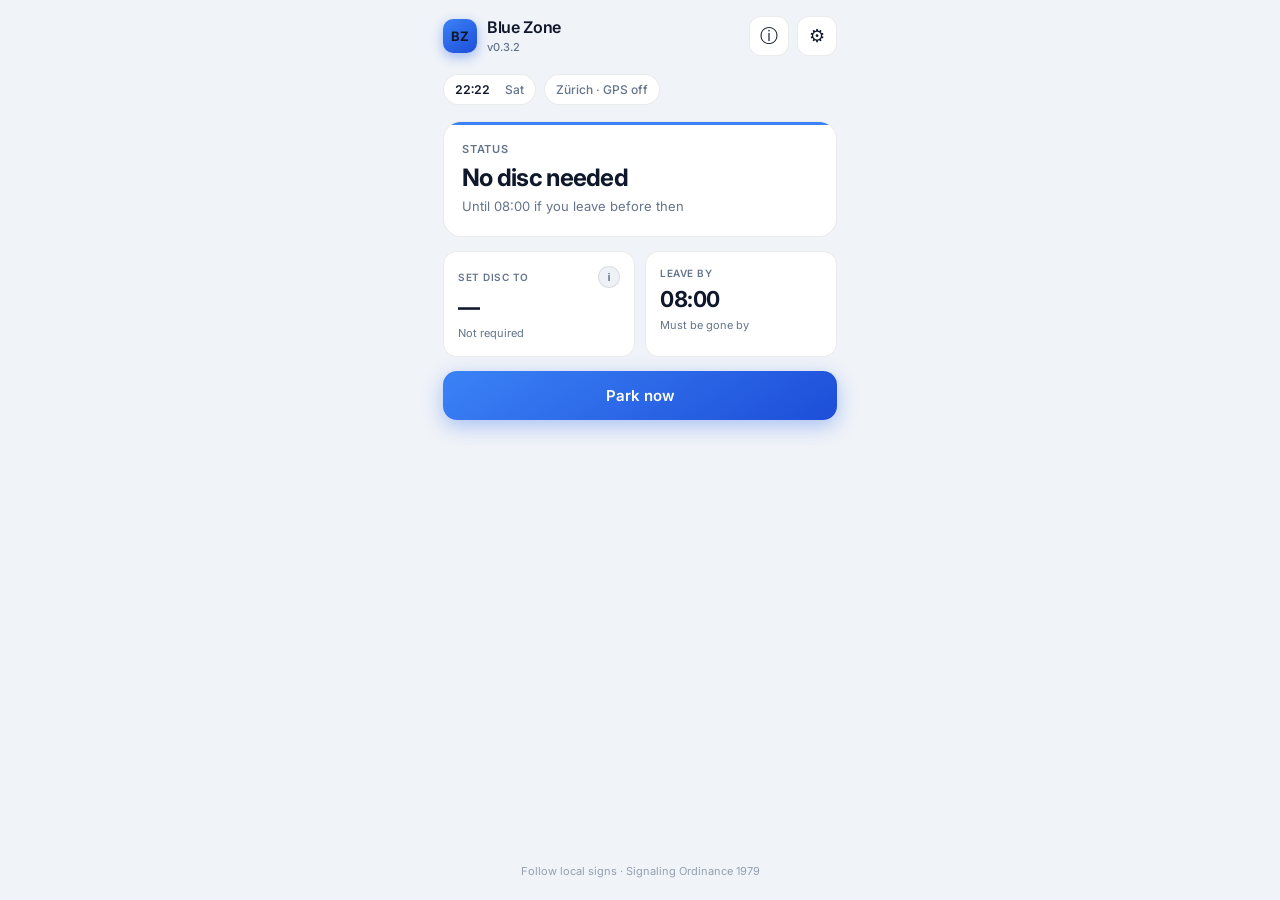
==== docs/index.html @ 49ec6849 "Fix GitHub/GitLab Pages 404 and drop zip download Static app lives in docs/ and artifacts/blue-zone-" ====
<!DOCTYPE html>
<html lang="en">
<head>
  <meta charset="UTF-8" />
  <meta name="viewport" content="width=device-width, initial-scale=1, viewport-fit=cover" />
  <meta name="theme-color" content="#0a0f1a" />
  <meta name="apple-mobile-web-app-capable" content="yes" />
  <meta name="apple-mobile-web-app-status-bar-style" content="black-translucent" />
  <meta name="mobile-web-app-capable" content="yes" />
  <link rel="manifest" href="manifest.webmanifest" />
  <link rel="icon" type="image/png" sizes="32x32" href="icons/icon-32.png" />
  <link rel="icon" type="image/png" sizes="16x16" href="icons/icon-16.png" />
  <link rel="apple-touch-icon" href="icons/icon-180.png" />
  <title>Blue Zone</title>
  <link rel="preconnect" href="https://fonts.googleapis.com" />
  <link rel="preconnect" href="https://fonts.gstatic.com" crossorigin />
  <link href="https://fonts.googleapis.com/css2?family=Inter:wght@400;500;600;700&display=swap" rel="stylesheet" />
  <style>
    :root {
      --bg: #0a0f1a;
      --surface: #121a2b;
      --surface-2: #1a2438;
      --border: rgba(255, 255, 255, 0.08);
      --text: #e8eef8;
      --muted: #8b9bb4;
      --accent: #2563eb;
      --accent-bright: #3b82f6;
      --accent-soft: rgba(37, 99, 235, 0.18);
      --ok: #22c55e;
      --ok-soft: rgba(34, 197, 94, 0.14);
      --warn: #f59e0b;
      --warn-soft: rgba(245, 158, 11, 0.14);
      --danger: #ef4444;
      --danger-soft: rgba(239, 68, 68, 0.14);
      --disc-blue: #1e4fd6;
      --disc-blue-dark: #1639a8;
      --disc-rim: #0f2a7a;
      --radius: 18px;
      --safe-top: env(safe-area-inset-top, 0px);
      --safe-bottom: env(safe-area-inset-bottom, 0px);
    }

    * { box-sizing: border-box; margin: 0; padding: 0; -webkit-tap-highlight-color: transparent; }

    html, body {
      height: 100%;
      background: var(--bg);
      color: var(--text);
      font-family: "Inter", system-ui, -apple-system, sans-serif;
      font-size: 16px;
      line-height: 1.45;
      -webkit-font-smoothing: antialiased;
    }

    body {
      min-height: 100dvh;
      display: flex;
      flex-direction: column;
      max-width: 430px;
      margin: 0 auto;
      padding: calc(16px + var(--safe-top)) 18px calc(20px + var(--safe-bottom));
      position: relative;
      overflow-x: hidden;
    }

    /* ─── Header ─── */
    .topbar {
      display: flex;
      align-items: center;
      justify-content: space-between;
      margin-bottom: 18px;
      gap: 12px;
    }
    .brand {
      display: flex;
      align-items: center;
      gap: 10px;
    }
    .brand-mark {
      width: 34px; height: 34px;
      border-radius: 10px;
      background: linear-gradient(145deg, #3b82f6, #1d4ed8);
      display: grid; place-items: center;
      font-weight: 700; font-size: 13px;
      box-shadow: 0 4px 12px rgba(37, 99, 235, 0.4);
    }
    .brand-name { font-weight: 600; font-size: 16px; letter-spacing: -0.02em; }
    .brand-ver { font-size: 11px; color: var(--muted); font-weight: 500; }

    .icon-btn {
      width: 40px; height: 40px;
      border-radius: 12px;
      border: 1px solid var(--border);
      background: var(--surface);
      color: var(--text);
      display: grid; place-items: center;
      cursor: pointer;
      font-size: 18px;
      transition: background 0.15s;
    }
    .icon-btn:active { background: var(--surface-2); }

    /* ─── Meta row (time · location · holiday) ─── */
    .meta-row {
      display: flex;
      flex-wrap: wrap;
      gap: 8px;
      margin-bottom: 16px;
      align-items: center;
    }
    .chip {
      display: inline-flex;
      align-items: center;
      gap: 6px;
      padding: 6px 11px;
      border-radius: 999px;
      background: var(--surface);
      border: 1px solid var(--border);
      font-size: 12px;
      font-weight: 500;
      color: var(--muted);
      font-variant-numeric: tabular-nums;
    }
    .chip strong { color: var(--text); font-weight: 600; }
    .chip-holiday {
      background: var(--ok-soft);
      border-color: rgba(34, 197, 94, 0.3);
      color: var(--ok);
    }
    .chip-holiday strong { color: var(--ok); }
    .chip.hidden { display: none; }

    /* ─── Status ─── */
    .status {
      background: var(--surface);
      border: 1px solid var(--border);
      border-radius: var(--radius);
      padding: 20px 18px;
      margin-bottom: 14px;
      position: relative;
      overflow: hidden;
    }
    .status::before {
      content: "";
      position: absolute;
      top: 0; left: 0; right: 0;
      height: 3px;
      background: var(--status-color, var(--accent));
    }
    .status-label {
      font-size: 11px;
      font-weight: 600;
      text-transform: uppercase;
      letter-spacing: 0.07em;
      color: var(--muted);
      margin-bottom: 6px;
    }
    .status-title {
      font-size: 24px;
      font-weight: 700;
      letter-spacing: -0.03em;
      line-height: 1.2;
      margin-bottom: 4px;
    }
    .status-sub { font-size: 13px; color: var(--muted); }

    /* ─── Disc row ─── */
    .disc-row {
      display: grid;
      grid-template-columns: 1fr 1fr;
      gap: 10px;
      margin-bottom: 14px;
    }
    .tile {
      background: var(--surface);
      border: 1px solid var(--border);
      border-radius: 14px;
      padding: 14px;
      position: relative;
    }
    .tile-label {
      font-size: 10px;
      font-weight: 600;
      text-transform: uppercase;
      letter-spacing: 0.05em;
      color: var(--muted);
      margin-bottom: 4px;
      display: flex;
      align-items: center;
      justify-content: space-between;
    }
    .tile-value {
      font-size: 22px;
      font-weight: 700;
      letter-spacing: -0.02em;
      font-variant-numeric: tabular-nums;
    }
    .tile-hint { font-size: 11px; color: var(--muted); margin-top: 2px; }
    .info-mini {
      width: 22px; height: 22px;
      border-radius: 50%;
      border: 1px solid var(--border);
      background: var(--surface-2);
      color: var(--muted);
      font-size: 11px;
      font-weight: 700;
      display: grid; place-items: center;
      cursor: pointer;
      padding: 0;
    }

    /* ─── Timer card (active session) ─── */
    .timer-card {
      display: none;
      background: linear-gradient(160deg, #152038, #121a2b);
      border: 1px solid rgba(59, 130, 246, 0.35);
      border-radius: var(--radius);
      padding: 18px;
      margin-bottom: 14px;
      text-align: center;
    }
    .timer-card.active { display: block; }
    .timer-label {
      font-size: 11px;
      font-weight: 600;
      text-transform: uppercase;
      letter-spacing: 0.06em;
      color: var(--muted);
      margin-bottom: 6px;
    }
    .timer-value {
      font-size: 40px;
      font-weight: 700;
      letter-spacing: -0.03em;
      font-variant-numeric: tabular-nums;
      color: var(--accent-bright);
      line-height: 1.1;
    }
    .timer-value.warn { color: var(--warn); }
    .timer-value.danger { color: var(--danger); }
    .timer-meta {
      font-size: 12px;
      color: var(--muted);
      margin-top: 6px;
    }
    .timer-actions {
      display: flex;
      gap: 8px;
      margin-top: 14px;
      justify-content: center;
    }

    /* ─── Primary actions ─── */
    .actions {
      display: flex;
      flex-direction: column;
      gap: 10px;
      margin-bottom: 16px;
    }
    .btn {
      display: flex;
      align-items: center;
      justify-content: center;
      gap: 8px;
      padding: 15px 18px;
      border-radius: 14px;
      border: none;
      font-family: inherit;
      font-size: 15px;
      font-weight: 600;
      cursor: pointer;
      transition: transform 0.1s, opacity 0.15s;
    }
    .btn:active { transform: scale(0.98); }
    .btn:disabled { opacity: 0.45; cursor: not-allowed; transform: none; }
    .btn-primary {
      background: linear-gradient(145deg, #3b82f6, #1d4ed8);
      color: #fff;
      box-shadow: 0 6px 20px rgba(37, 99, 235, 0.35);
    }
    .btn-secondary {
      background: var(--surface);
      color: var(--text);
      border: 1px solid var(--border);
    }
    .btn-danger {
      background: var(--danger-soft);
      color: var(--danger);
      border: 1px solid rgba(239, 68, 68, 0.3);
    }
    .btn-sm {
      padding: 10px 14px;
      font-size: 13px;
      border-radius: 10px;
    }

    /* ─── Sheets / overlays ─── */
    .overlay {
      position: fixed;
      inset: 0;
      background: rgba(0, 0, 0, 0.55);
      backdrop-filter: blur(4px);
      z-index: 40;
      opacity: 0;
      pointer-events: none;
      transition: opacity 0.2s;
    }
    .overlay.open { opacity: 1; pointer-events: auto; }

    .sheet {
      position: fixed;
      left: 50%;
      bottom: 0;
      transform: translate(-50%, 100%);
      width: 100%;
      max-width: 430px;
      max-height: 88dvh;
      background: var(--surface);
      border-radius: 22px 22px 0 0;
      border: 1px solid var(--border);
      border-bottom: none;
      z-index: 50;
      padding: 12px 20px calc(24px + var(--safe-bottom));
      overflow-y: auto;
      transition: transform 0.28s cubic-bezier(0.32, 0.72, 0, 1);
    }
    .sheet.open { transform: translate(-50%, 0); }
    .sheet-handle {
      width: 36px; height: 4px;
      border-radius: 2px;
      background: var(--border);
      margin: 0 auto 16px;
    }
    .sheet-title {
      font-size: 18px;
      font-weight: 700;
      letter-spacing: -0.02em;
      margin-bottom: 14px;
    }
    .sheet-close {
      position: absolute;
      top: 16px; right: 16px;
      width: 32px; height: 32px;
      border-radius: 50%;
      border: 1px solid var(--border);
      background: var(--surface-2);
      color: var(--muted);
      font-size: 16px;
      cursor: pointer;
      display: grid; place-items: center;
    }

    /* ─── Skeuomorphic parking disc ─── */
    .disc-showcase {
      display: flex;
      flex-direction: column;
      align-items: center;
      gap: 16px;
      padding: 8px 0 12px;
    }
    .parking-disc {
      width: 240px;
      height: 240px;
      border-radius: 50%;
      background:
        radial-gradient(circle at 35% 30%, rgba(255,255,255,0.18), transparent 45%),
        linear-gradient(160deg, #2b6cff 0%, var(--disc-blue) 45%, var(--disc-blue-dark) 100%);
      box-shadow:
        0 0 0 10px var(--disc-rim),
        0 0 0 14px #0a1f5c,
        0 18px 40px rgba(0, 0, 0, 0.45),
        inset 0 2px 6px rgba(255,255,255,0.25),
        inset 0 -4px 12px rgba(0,0,0,0.25);
      position: relative;
      display: grid;
      place-items: center;
    }
    .disc-wheel {
      width: 68%;
      height: 68%;
      border-radius: 50%;
      background: radial-gradient(circle at 40% 32%, #fff, #f4f6fa 55%, #dbe3ef 100%);
      box-shadow: inset 0 2px 8px rgba(0,0,0,0.12), 0 2px 6px rgba(0,0,0,0.18);
      position: absolute;
      left: 50%;
      top: 50%;
      margin: 0;
      transform: translate(-50%, -50%) rotate(0deg);
      transition: transform 1.35s cubic-bezier(0.22, 1.15, 0.36, 1);
    }
    .disc-pointer {
      position: absolute;
      left: 50%;
      top: -2px;
      width: 0;
      height: 0;
      border-left: 7px solid transparent;
      border-right: 7px solid transparent;
      border-bottom: 16px solid #dc2626;
      transform: translateX(-50%);
      filter: drop-shadow(0 1px 1px rgba(0,0,0,0.35));
    }
    .disc-hub {
      width: 42%;
      height: 42%;
      border-radius: 50%;
      background: linear-gradient(180deg, #fff, #e8eef5);
      box-shadow: 0 1px 2px rgba(0,0,0,0.12), 0 0 0 3px #c5d0de;
      position: relative;
      z-index: 2;
      display: flex;
      flex-direction: column;
      align-items: center;
      justify-content: center;
    }
    .disc-face { display: contents; }
    .disc-label-top {
      font-size: 8px;
      font-weight: 700;
      letter-spacing: 0.14em;
      text-transform: uppercase;
      color: #64748b;
    }
    .disc-time-display {
      font-size: 28px;
      font-weight: 800;
      letter-spacing: -0.04em;
      color: #0f172a;
      font-variant-numeric: tabular-nums;
      line-height: 1;
    }
    .disc-label-bot { display: none; }
    .disc-ticks {
      position: absolute;
      inset: 0;
      border-radius: 50%;
    }
    .disc-tick {
      position: absolute;
      left: 50%; top: 5%;
      width: 2px; height: 8px;
      background: rgba(255,255,255,0.45);
      transform-origin: 50% 108px;
      margin-left: -1px;
    }
    .disc-tick.major { height: 11px; width: 2.5px; background: #fff; }
    .disc-hour {
      position: absolute;
      left: 50%;
      top: 11%;
      font-size: 9px;
      font-weight: 700;
      color: #fff;
      transform-origin: 50% 86px;
      margin-left: -8px;
      width: 16px;
      text-align: center;
    }
    @media (prefers-reduced-motion: reduce) {
      .disc-wheel { transition: none; }
    }

    .disc-help {
      font-size: 13px;
      color: var(--muted);
      text-align: center;
      line-height: 1.5;
      max-width: 280px;
    }
    .disc-help strong { color: var(--text); }

    /* ─── Settings form ─── */
    .field {
      margin-bottom: 16px;
    }
    .field label {
      display: block;
      font-size: 12px;
      font-weight: 600;
      color: var(--muted);
      margin-bottom: 6px;
      text-transform: uppercase;
      letter-spacing: 0.04em;
    }
    .field select, .field input[type="number"] {
      width: 100%;
      padding: 12px 14px;
      border-radius: 12px;
      border: 1px solid var(--border);
      background: var(--surface-2);
      color: var(--text);
      font-family: inherit;
      font-size: 15px;
      font-weight: 500;
      outline: none;
    }
    .field select:focus, .field input:focus {
      border-color: rgba(59, 130, 246, 0.5);
    }
    .toggle-row {
      display: flex;
      align-items: center;
      justify-content: space-between;
      padding: 12px 0;
      border-bottom: 1px solid var(--border);
    }
    .toggle-row:last-child { border-bottom: none; }
    .toggle-row span { font-size: 14px; font-weight: 500; }
    .toggle {
      position: relative;
      width: 44px; height: 26px;
      flex-shrink: 0;
    }
    .toggle input { opacity: 0; width: 0; height: 0; }
    .toggle-slider {
      position: absolute; inset: 0;
      background: var(--surface-2);
      border-radius: 999px;
      border: 1px solid var(--border);
      cursor: pointer;
      transition: background 0.2s;
    }
    .toggle-slider::before {
      content: "";
      position: absolute;
      width: 20px; height: 20px;
      left: 2px; top: 2px;
      background: var(--muted);
      border-radius: 50%;
      transition: transform 0.2s, background 0.2s;
    }
    .toggle input:checked + .toggle-slider {
      background: var(--accent-soft);
      border-color: rgba(59, 130, 246, 0.45);
    }
    .toggle input:checked + .toggle-slider::before {
      transform: translateX(18px);
      background: var(--accent-bright);
    }

    /* ─── Rules content ─── */
    .rules h3 {
      font-size: 13px;
      font-weight: 600;
      color: var(--text);
      margin: 14px 0 6px;
    }
    .rules h3:first-child { margin-top: 0; }
    .rules p, .rules li {
      font-size: 13px;
      color: var(--muted);
      line-height: 1.55;
    }
    .rules ul { padding-left: 18px; margin: 4px 0 8px; }
    .rules li { margin-bottom: 3px; }
    .rules strong { color: var(--text); font-weight: 500; }

    .footer-note {
      margin-top: auto;
      padding-top: 12px;
      text-align: center;
      font-size: 11px;
      color: var(--muted);
      opacity: 0.65;
    }

    .toast {
      position: fixed;
      left: 50%;
      bottom: calc(24px + var(--safe-bottom));
      transform: translateX(-50%) translateY(80px);
      background: var(--surface-2);
      border: 1px solid var(--border);
      color: var(--text);
      padding: 12px 18px;
      border-radius: 12px;
      font-size: 13px;
      font-weight: 500;
      z-index: 60;
      opacity: 0;
      transition: transform 0.25s, opacity 0.25s;
      max-width: 90%;
      text-align: center;
      box-shadow: 0 8px 30px rgba(0,0,0,0.35);
    }
    .toast.show {
      transform: translateX(-50%) translateY(0);
      opacity: 1;
    }

    @media (prefers-color-scheme: light) {
      :root {
        --bg: #f0f3f8;
        --surface: #ffffff;
        --surface-2: #eef1f6;
        --border: rgba(0, 0, 0, 0.08);
        --text: #0f172a;
        --muted: #64748b;
      }
    }
  </style>
</head>
<body>
  <!-- Top bar -->
  <header class="topbar">
    <div class="brand">
      <div class="brand-mark">BZ</div>
      <div>
        <div class="brand-name">Blue Zone</div>
        <div class="brand-ver" id="appVersion">v0.3.1</div>
      </div>
    </div>
    <div style="display:flex;gap:8px">
      <button type="button" class="icon-btn" id="btnInfo" title="Rules" aria-label="Rules">ⓘ</button>
      <button type="button" class="icon-btn" id="btnSettings" title="Settings" aria-label="Settings">⚙</button>
    </div>
  </header>

  <!-- Meta: time · location · holiday -->
  <div class="meta-row">
    <div class="chip" id="chipTime"><strong id="clockTime">--:--</strong>&nbsp;<span id="clockDay">—</span></div>
    <div class="chip" id="chipLoc"><span id="locLabel">Locating…</span></div>
    <div class="chip chip-holiday hidden" id="chipHoliday"><strong id="holidayLabel">Holiday</strong></div>
  </div>

  <!-- Status -->
  <section class="status" id="statusCard">
    <div class="status-label">Status</div>
    <div class="status-title" id="statusTitle">Checking…</div>
    <div class="status-sub" id="statusSub"></div>
  </section>

  <!-- Disc / leave-by -->
  <div class="disc-row">
    <div class="tile">
      <div class="tile-label">
        Set disc to
        <button type="button" class="info-mini" id="btnDiscInfo" title="How to set disc" aria-label="Disc info">i</button>
      </div>
      <div class="tile-value" id="discTime">—</div>
      <div class="tile-hint" id="discHint">Next half-hour</div>
    </div>
    <div class="tile">
      <div class="tile-label">Leave by</div>
      <div class="tile-value" id="leaveBy">—</div>
      <div class="tile-hint" id="leaveHint">Max stay</div>
    </div>
  </div>

  <!-- Active parking timer -->
  <div class="timer-card" id="timerCard">
    <div class="timer-label">Time remaining</div>
    <div class="timer-value" id="timerValue">--:--</div>
    <div class="timer-meta" id="timerMeta">Parked · leave by —</div>
    <div class="timer-actions">
      <button type="button" class="btn btn-danger btn-sm" id="btnEndPark">End parking</button>
    </div>
  </div>

  <!-- Primary CTA -->
  <div class="actions">
    <button type="button" class="btn btn-primary" id="btnPark">Park now</button>
  </div>

  <p class="footer-note">Follow local signs · Signaling Ordinance 1979</p>

  <!-- Overlay -->
  <div class="overlay" id="overlay"></div>

  <!-- Disc info sheet (skeuomorphic) -->
  <div class="sheet" id="sheetDisc" role="dialog" aria-labelledby="discSheetTitle">
    <div class="sheet-handle"></div>
    <button type="button" class="sheet-close" data-close aria-label="Close">×</button>
    <div class="sheet-title" id="discSheetTitle">Set your disc</div>
    <div class="disc-showcase">
      <div class="parking-disc" aria-hidden="true">
        <div class="disc-ticks" id="discTicks"></div>
        <div class="disc-wheel" id="discWheel">
          <span class="disc-pointer"></span>
        </div>
        <div class="disc-hub">
          <div class="disc-label-top">Set to</div>
          <div class="disc-time-display" id="discFaceTime">—</div>
        </div>
      </div>
      <p class="disc-help">
        Set the wheel to the <strong>next half-hour mark after</strong> you arrive.<br />
        Example: arrive <strong>9:05</strong> → set <strong>9:30</strong> → leave by <strong>10:30</strong>.
      </p>
    </div>
  </div>

  <!-- Rules sheet -->
  <div class="sheet" id="sheetRules" role="dialog" aria-labelledby="rulesTitle">
    <div class="sheet-handle"></div>
    <button type="button" class="sheet-close" data-close aria-label="Close">×</button>
    <div class="sheet-title" id="rulesTitle">Rules</div>
    <div class="rules">
      <h3>Time limits (Mon–Sat)</h3>
      <ul>
        <li>08:00–11:30 &amp; 13:30–18:00 → max <strong>1 hour</strong></li>
        <li>Arrival 11:30–13:30 → valid until <strong>14:30</strong></li>
        <li>Arrival 18:00–08:00 → valid until <strong>09:00</strong></li>
      </ul>
      <h3>Sundays &amp; public holidays</h3>
      <p>No time limit unless an extra sign says otherwise.</p>
      <h3>Setting the disc</h3>
      <p>Set the wheel to the <strong>next time-line after</strong> arrival. Electronic discs are not permitted. Disc must be clearly visible and upright.</p>
      <h3>No disc needed</h3>
      <p>19:00–07:59 if you rejoin traffic before 08:00.</p>
      <h3>Invalid if</h3>
      <ul>
        <li>Slanted or not fully visible</li>
        <li>Arrival time set incorrectly</li>
        <li>Max parking time exceeded</li>
        <li>Time re-adjusted without rejoining traffic</li>
      </ul>
      <h3>Where to get a disc</h3>
      <ul>
        <li>Transport Service licensing office — Mühlegasse 18</li>
        <li>Zurich City Police guards</li>
        <li>Specialist retailers</li>
      </ul>
      <p style="margin-top:12px;font-size:11px;opacity:0.7">Legal basis: Signaling Ordinance of 5 September 1979. Always follow local signs.</p>
    </div>
  </div>

  <!-- Settings sheet -->
  <div class="sheet" id="sheetSettings" role="dialog" aria-labelledby="settingsTitle">
    <div class="sheet-handle"></div>
    <button type="button" class="sheet-close" data-close aria-label="Close">×</button>
    <div class="sheet-title" id="settingsTitle">Settings</div>

    <div class="field">
      <label for="setCanton">Canton</label>
      <select id="setCanton">
        <option value="ZH">Zürich</option>
        <option value="BE">Bern</option>
        <option value="GE">Genève</option>
        <option value="VD">Vaud</option>
        <option value="BS">Basel-Stadt</option>
        <option value="BL">Basel-Land</option>
        <option value="AG">Aargau</option>
        <option value="SG">St. Gallen</option>
        <option value="LU">Luzern</option>
        <option value="TI">Ticino</option>
        <option value="VS">Valais</option>
        <option value="ZG">Zug</option>
        <option value="FR">Fribourg</option>
        <option value="SO">Solothurn</option>
        <option value="TG">Thurgau</option>
        <option value="SH">Schaffhausen</option>
        <option value="GR">Graubünden</option>
        <option value="NE">Neuchâtel</option>
        <option value="JU">Jura</option>
        <option value="SZ">Schwyz</option>
        <option value="UR">Uri</option>
        <option value="OW">Obwalden</option>
        <option value="NW">Nidwalden</option>
        <option value="GL">Glarus</option>
        <option value="AR">Appenzell AR</option>
        <option value="AI">Appenzell IR</option>
      </select>
    </div>

    <div class="field">
      <label for="setNotifyMins">Notify before expiry (minutes)</label>
      <input type="number" id="setNotifyMins" min="1" max="60" step="1" value="10" />
    </div>

    <div class="toggle-row">
      <span>Enable notifications</span>
      <label class="toggle">
        <input type="checkbox" id="setNotifyOn" checked />
        <span class="toggle-slider"></span>
      </label>
    </div>

    <div class="toggle-row">
      <span>Treat as public holiday</span>
      <label class="toggle">
        <input type="checkbox" id="setForceHoliday" />
        <span class="toggle-slider"></span>
      </label>
    </div>

    <div class="toggle-row">
      <span>Auto-detect location</span>
      <label class="toggle">
        <input type="checkbox" id="setAutoLoc" checked />
        <span class="toggle-slider"></span>
      </label>
    </div>

    <p style="font-size:12px;color:var(--muted);margin-top:16px" id="settingsMeta">Holidays: —</p>
  </div>

  <div class="toast" id="toast" role="status"></div>

  <script>
  /**
   * Blue Zone Parking — v0.3.1
   * Extensible client-side app. No backend. State in localStorage.
   * Security: no eval, no user HTML injection, API responses validated lightly.
   */
  (function () {
    "use strict";

    const VERSION = "0.3.2";
    const STORAGE = {
      settings: "bz.settings.v1",
      session: "bz.session.v1",
      holidays: "bz.holidays.v1",
      notified: "bz.notified.v1"
    };

    const CANTON_CENTERS = {
      ZH: [47.3769, 8.5417], BE: [46.9480, 7.4474], GE: [46.2044, 6.1432],
      VD: [46.5197, 6.6323], BS: [47.5596, 7.5886], BL: [47.4416, 7.7649],
      AG: [47.3900, 8.0450], SG: [47.4245, 9.3767], LU: [47.0502, 8.3093],
      TI: [46.2044, 9.0211], VS: [46.2333, 7.6000], ZG: [47.1662, 8.5155],
      FR: [46.8065, 7.1620], SO: [47.2088, 7.5323], TG: [47.6038, 9.0550],
      SH: [47.6973, 8.6349], GR: [46.8499, 9.5329], NE: [46.9900, 6.9293],
      JU: [47.3654, 7.3452], SZ: [47.0207, 8.6530], UR: [46.8804, 8.6444],
      OW: [46.8770, 8.2510], NW: [46.9268, 8.3850], GL: [47.0404, 9.0672],
      AR: [47.3667, 9.3000], AI: [47.3308, 9.4090]
    };

    const CANTON_NAMES = {
      ZH: "Zürich", BE: "Bern", GE: "Genève", VD: "Vaud", BS: "Basel-Stadt",
      BL: "Basel-Land", AG: "Aargau", SG: "St. Gallen", LU: "Luzern", TI: "Ticino",
      VS: "Valais", ZG: "Zug", FR: "Fribourg", SO: "Solothurn", TG: "Thurgau",
      SH: "Schaffhausen", GR: "Graubünden", NE: "Neuchâtel", JU: "Jura", SZ: "Schwyz",
      UR: "Uri", OW: "Obwalden", NW: "Nidwalden", GL: "Glarus", AR: "Appenzell AR", AI: "Appenzell IR"
    };

    const DAYS = ["Sun", "Mon", "Tue", "Wed", "Thu", "Fri", "Sat"];

    /** @type {{ canton: string, notifyMins: number, notifyOn: boolean, forceHoliday: boolean, autoLoc: boolean }} */
    let settings = {
      canton: "ZH",
      notifyMins: 10,
      notifyOn: true,
      forceHoliday: false,
      autoLoc: true
    };

    /** @type {{ date: string, name: string }[]} */
    let holidays = [];

    /** @type {{ startMs: number, leaveByMs: number, discLabel: string, leaveLabel: string } | null} */
    let session = null;

    let autoHolidayName = "";
    let tickTimer = null;
    let notifiedForSession = false;

    // ─── DOM helpers ───
    const $ = (id) => document.getElementById(id);

    function pad(n) { return String(n).padStart(2, "0"); }
    function formatTime(d) { return pad(d.getHours()) + ":" + pad(d.getMinutes()); }
    function dateKey(d) {
      return d.getFullYear() + "-" + pad(d.getMonth() + 1) + "-" + pad(d.getDate());
    }
    function minutesSinceMidnight(d) { return d.getHours() * 60 + d.getMinutes(); }
    function fromMinutes(m) {
      const h = Math.floor(((m % 1440) + 1440) % 1440 / 60);
      const min = ((m % 1440) + 1440) % 1440 % 60;
      return pad(h) + ":" + pad(min);
    }
    function nextTimeLineAfter(mins) {
      const h = Math.floor(mins / 60);
      const m = mins % 60;
      if (m === 0) return h * 60 + 30;
      if (m < 30) return h * 60 + 30;
      return (h + 1) * 60;
    }

    function toast(msg, ms) {
      const el = $("toast");
      el.textContent = msg;
      el.classList.add("show");
      clearTimeout(toast._t);
      toast._t = setTimeout(function () { el.classList.remove("show"); }, ms || 2800);
    }

    function loadJSON(key, fallback) {
      try {
        const raw = localStorage.getItem(key);
        if (!raw) return fallback;
        return JSON.parse(raw);
      } catch (_) { return fallback; }
    }
    function saveJSON(key, val) {
      try { localStorage.setItem(key, JSON.stringify(val)); } catch (_) {}
    }

    // ─── Settings ───
    function loadSettings() {
      const s = loadJSON(STORAGE.settings, null);
      if (s && typeof s === "object") {
        settings = Object.assign({}, settings, s);
      }
      $("setCanton").value = settings.canton;
      $("setNotifyMins").value = String(settings.notifyMins);
      $("setNotifyOn").checked = !!settings.notifyOn;
      $("setForceHoliday").checked = !!settings.forceHoliday;
      $("setAutoLoc").checked = !!settings.autoLoc;
    }

    function persistSettings() {
      settings.canton = $("setCanton").value;
      settings.notifyMins = Math.min(60, Math.max(1, parseInt($("setNotifyMins").value, 10) || 10));
      settings.notifyOn = $("setNotifyOn").checked;
      settings.forceHoliday = $("setForceHoliday").checked;
      settings.autoLoc = $("setAutoLoc").checked;
      saveJSON(STORAGE.settings, settings);
      $("setNotifyMins").value = String(settings.notifyMins);
    }

    // ─── Holidays ───
    function loadCachedHolidays() {
      const cached = loadJSON(STORAGE.holidays, null);
      if (cached && cached.canton === settings.canton && Array.isArray(cached.holidays)) {
        holidays = cached.holidays;
      }
    }

    async function fetchHolidays(canton) {
      const year = new Date().getFullYear();
      const urls = [
        "https://openholidaysapi.org/PublicHolidays?countryIsoCode=CH&languageIsoCode=EN&validFrom=" + year + "-01-01&validTo=" + year + "-12-31&subdivisionCode=CH-" + canton,
        "https://openholidaysapi.org/PublicHolidays?countryIsoCode=CH&languageIsoCode=EN&validFrom=" + (year + 1) + "-01-01&validTo=" + (year + 1) + "-12-31&subdivisionCode=CH-" + canton
      ];
      try {
        const results = await Promise.all(urls.map(function (u) {
          return fetch(u).then(function (r) { return r.ok ? r.json() : []; });
        }));
        const map = new Map();
        results.forEach(function (arr) {
          if (!Array.isArray(arr)) return;
          arr.forEach(function (h) {
            if (!h || (h.type !== "Public" && h.type !== "Optional")) return;
            if (typeof h.startDate !== "string") return;
            const name = (h.name && h.name[0] && h.name[0].text) || "Public holiday";
            if (!map.has(h.startDate)) map.set(h.startDate, { date: h.startDate, name: String(name).slice(0, 80) });
          });
        });
        holidays = Array.from(map.values());
        saveJSON(STORAGE.holidays, { canton: canton, year: year, holidays: holidays });
        $("settingsMeta").textContent = "Holidays loaded for CH-" + canton + " · OpenHolidays API";
      } catch (_) {
        $("settingsMeta").textContent = "Holiday data offline — use toggle if needed";
      }
      refreshHolidayChip();
      updateUI();
    }

    function todayIsHoliday() {
      if (settings.forceHoliday) return { yes: true, name: "Public holiday (manual)" };
      const key = dateKey(new Date());
      const found = holidays.find(function (h) { return h.date === key; });
      if (found) return { yes: true, name: found.name };
      return { yes: false, name: "" };
    }

    function refreshHolidayChip() {
      const hol = todayIsHoliday();
      const isSun = new Date().getDay() === 0;
      const chip = $("chipHoliday");
      if (hol.yes || isSun) {
        chip.classList.remove("hidden");
        $("holidayLabel").textContent = hol.yes ? hol.name : "Sunday";
        autoHolidayName = hol.yes ? hol.name : "Sunday";
      } else {
        chip.classList.add("hidden");
        autoHolidayName = "";
      }
    }

    // ─── Location ───
    function haversine(lat1, lon1, lat2, lon2) {
      const R = 6371;
      const dLat = (lat2 - lat1) * Math.PI / 180;
      const dLon = (lon2 - lon1) * Math.PI / 180;
      const a = Math.sin(dLat / 2) * Math.sin(dLat / 2) +
        Math.cos(lat1 * Math.PI / 180) * Math.cos(lat2 * Math.PI / 180) *
        Math.sin(dLon / 2) * Math.sin(dLon / 2);
      return R * 2 * Math.atan2(Math.sqrt(a), Math.sqrt(1 - a));
    }

    function nearestCanton(lat, lon) {
      let best = "ZH", bestDist = Infinity;
      Object.keys(CANTON_CENTERS).forEach(function (code) {
        const c = CANTON_CENTERS[code];
        const d = haversine(lat, lon, c[0], c[1]);
        if (d < bestDist) { bestDist = d; best = code; }
      });
      return best;
    }

    function setLocLabel(text) {
      $("locLabel").textContent = text;
    }

    function detectLocation() {
      if (!settings.autoLoc) {
        setLocLabel(CANTON_NAMES[settings.canton] || settings.canton);
        return;
      }
      if (!navigator.geolocation) {
        setLocLabel(CANTON_NAMES[settings.canton] || settings.canton);
        return;
      }
      setLocLabel("Locating…");
      navigator.geolocation.getCurrentPosition(
        function (pos) {
          const code = nearestCanton(pos.coords.latitude, pos.coords.longitude);
          if (code !== settings.canton) {
            settings.canton = code;
            $("setCanton").value = code;
            saveJSON(STORAGE.settings, settings);
            fetchHolidays(code);
          }
          setLocLabel(CANTON_NAMES[code] || code);
        },
        function () {
          setLocLabel((CANTON_NAMES[settings.canton] || settings.canton) + " · GPS off");
        },
        { enableHighAccuracy: false, timeout: 10000, maximumAge: 300000 }
      );
    }

    // ─── Rules engine ───
    /**
     * @returns {{ title: string, sub: string, disc: string|null, leaveBy: string|null, color: string, free: boolean }}
     */
    function computeRules(now) {
      const hol = todayIsHoliday();
      const isSun = now.getDay() === 0;
      const mins = minutesSinceMidnight(now);

      if (hol.yes || isSun) {
        return {
          title: "No time limit",
          sub: hol.yes ? (hol.name + " · free unless extra sign") : "Sunday · free unless extra sign",
          disc: null,
          leaveBy: null,
          color: "var(--ok)",
          free: true
        };
      }

      if (mins >= 19 * 60 || mins < 8 * 60) {
        if (mins < 8 * 60) {
          const setTo = nextTimeLineAfter(mins);
          return {
            title: "Valid until 09:00",
            sub: "Arrival before 08:00",
            disc: fromMinutes(setTo),
            leaveBy: "09:00",
            color: "var(--warn)",
            free: false
          };
        }
        return {
          title: "No disc needed",
          sub: "Until 08:00 if you leave before then",
          disc: null,
          leaveBy: "08:00",
          color: "var(--accent-bright)",
          free: true
        };
      }

      if (mins >= 8 * 60 && mins < 11 * 60 + 30) {
        const setTo = nextTimeLineAfter(mins);
        return {
          title: "Max 1 hour",
          sub: "08:00 – 11:30",
          disc: fromMinutes(setTo),
          leaveBy: fromMinutes(setTo + 60),
          color: "var(--accent-bright)",
          free: false
        };
      }

      if (mins >= 11 * 60 + 30 && mins < 13 * 60 + 30) {
        const setTo = nextTimeLineAfter(mins);
        return {
          title: "Valid until 14:30",
          sub: "Midday window (11:30–13:30)",
          disc: fromMinutes(setTo),
          leaveBy: "14:30",
          color: "var(--warn)",
          free: false
        };
      }

      if (mins >= 13 * 60 + 30 && mins < 18 * 60) {
        const setTo = nextTimeLineAfter(mins);
        return {
          title: "Max 1 hour",
          sub: "13:30 – 18:00",
          disc: fromMinutes(setTo),
          leaveBy: fromMinutes(setTo + 60),
          color: "var(--accent-bright)",
          free: false
        };
      }

      if (mins >= 18 * 60 && mins < 19 * 60) {
        const setTo = nextTimeLineAfter(mins);
        return {
          title: "Valid until 09:00",
          sub: "Evening arrival",
          disc: fromMinutes(setTo),
          leaveBy: "09:00",
          color: "var(--warn)",
          free: false
        };
      }

      return {
        title: "Check signs",
        sub: "Unable to determine for this moment",
        disc: null,
        leaveBy: null,
        color: "var(--muted)",
        free: false
      };
    }

    // ─── Session / timer ───
    function loadSession() {
      const s = loadJSON(STORAGE.session, null);
      if (s && typeof s.leaveByMs === "number" && s.leaveByMs > Date.now() - 60000) {
        session = s;
        notifiedForSession = !!loadJSON(STORAGE.notified, false);
      } else {
        session = null;
        localStorage.removeItem(STORAGE.session);
        localStorage.removeItem(STORAGE.notified);
      }
    }

    function startPark() {
      const now = new Date();
      const rules = computeRules(now);
      if (rules.free && !rules.leaveBy) {
        toast("No time limit right now — no timer needed");
        return;
      }
      if (!rules.leaveBy) {
        toast("Cannot start timer — check local signs");
        return;
      }

      // Build leave-by Date from label (HH:MM), handling overnight
      const parts = rules.leaveBy.split(":");
      const leave = new Date(now);
      leave.setSeconds(0, 0);
      leave.setHours(parseInt(parts[0], 10), parseInt(parts[1], 10), 0, 0);
      if (leave.getTime() <= now.getTime()) {
        leave.setDate(leave.getDate() + 1);
      }

      session = {
        startMs: now.getTime(),
        leaveByMs: leave.getTime(),
        discLabel: rules.disc || "—",
        leaveLabel: rules.leaveBy
      };
      notifiedForSession = false;
      saveJSON(STORAGE.session, session);
      localStorage.removeItem(STORAGE.notified);
      updateUI();
      requestNotifyPermission();
      toast("Parking started · leave by " + rules.leaveBy);
    }

    function endPark() {
      session = null;
      localStorage.removeItem(STORAGE.session);
      localStorage.removeItem(STORAGE.notified);
      notifiedForSession = false;
      updateUI();
      toast("Parking ended");
    }

    function formatRemaining(ms) {
      if (ms <= 0) return "00:00";
      const totalSec = Math.floor(ms / 1000);
      const h = Math.floor(totalSec / 3600);
      const m = Math.floor((totalSec % 3600) / 60);
      const s = totalSec % 60;
      if (h > 0) return pad(h) + ":" + pad(m) + ":" + pad(s);
      return pad(m) + ":" + pad(s);
    }

    function updateTimerDisplay() {
      if (!session) return;
      const left = session.leaveByMs - Date.now();
      const el = $("timerValue");
      el.textContent = formatRemaining(left);
      el.classList.remove("warn", "danger");
      if (left <= 0) {
        el.classList.add("danger");
        el.textContent = "00:00";
        $("timerMeta").textContent = "Time expired · move the vehicle";
      } else if (left <= 5 * 60 * 1000) {
        el.classList.add("danger");
        $("timerMeta").textContent = "Leave by " + session.leaveLabel + " · disc " + session.discLabel;
      } else if (left <= settings.notifyMins * 60 * 1000) {
        el.classList.add("warn");
        $("timerMeta").textContent = "Leave by " + session.leaveLabel + " · disc " + session.discLabel;
      } else {
        $("timerMeta").textContent = "Leave by " + session.leaveLabel + " · disc " + session.discLabel;
      }

      // Notification
      if (
        settings.notifyOn &&
        !notifiedForSession &&
        left > 0 &&
        left <= settings.notifyMins * 60 * 1000
      ) {
        sendNotification(
          "Blue Zone — " + formatRemaining(left) + " left",
          "Leave by " + session.leaveLabel + ". Move your vehicle soon."
        );
        notifiedForSession = true;
        saveJSON(STORAGE.notified, true);
      }
    }

    function requestNotifyPermission() {
      if (!settings.notifyOn) return;
      if (!("Notification" in window)) return;
      if (Notification.permission === "default") {
        Notification.requestPermission().catch(function () {});
      }
    }

    function sendNotification(title, body) {
      if (!("Notification" in window)) return;
      if (Notification.permission !== "granted") return;
      try {
        const n = new Notification(title, {
          body: body,
          icon: "icons/icon-192.png",
          tag: "bz-expiry",
          renotify: true
        });
        setTimeout(function () { n.close(); }, 12000);
      } catch (_) {}
    }

    // ─── UI ───
    function updateUI() {
      const now = new Date();
      $("clockTime").textContent = formatTime(now);
      $("clockDay").textContent = DAYS[now.getDay()];
      $("appVersion").textContent = "v" + VERSION;

      refreshHolidayChip();

      const rules = computeRules(now);
      $("statusCard").style.setProperty("--status-color", rules.color);
      $("statusTitle").textContent = rules.title;
      $("statusSub").textContent = rules.sub;
      $("discTime").textContent = rules.disc || "—";
      $("leaveBy").textContent = rules.leaveBy || "—";
      $("discHint").textContent = rules.disc ? "Next half-hour mark" : "Not required";
      $("leaveHint").textContent = rules.leaveBy ? "Must be gone by" : "—";
      $("discFaceTime").textContent = rules.disc || "—";

      // Session UI
      const hasSession = !!session;
      $("timerCard").classList.toggle("active", hasSession);
      $("btnPark").style.display = hasSession ? "none" : "flex";
      $("btnPark").disabled = rules.free && !rules.leaveBy;

      if (hasSession) updateTimerDisplay();
    }

    // ─── Sheets ───
    function openSheet(id) {
      $("overlay").classList.add("open");
      $(id).classList.add("open");
      if (id === "sheetDisc") spinDisc($("discFaceTime").textContent);
    }
    function closeSheets() {
      $("overlay").classList.remove("open");
      document.querySelectorAll(".sheet").forEach(function (el) {
        el.classList.remove("open");
      });
      persistSettings();
      refreshHolidayChip();
      updateUI();
    }

    // ─── Disc ticks (decorative) ───
    function buildDiscTicks() {
      const host = $("discTicks");
      host.innerHTML = "";
      for (let i = 0; i < 48; i++) {
        const t = document.createElement("div");
        t.className = "disc-tick" + (i % 2 === 0 ? " major" : "");
        t.style.transform = "rotate(" + (i * 7.5) + "deg)";
        host.appendChild(t);
      }
      for (let h = 0; h < 24; h++) {
        const el = document.createElement("div");
        el.className = "disc-hour";
        el.textContent = String(h).padStart(2, "0");
        el.style.transform = "rotate(" + (h * 15) + "deg)";
        host.appendChild(el);
      }
    }

    function timeToDeg(label) {
      if (!label || !/^\d{1,2}:\d{2}$/.test(label)) return 0;
      const p = label.split(":");
      return ((Number(p[0]) % 24) + Number(p[1]) / 60) * 15;
    }

    function spinDisc(label) {
      const wheel = $("discWheel");
      if (!wheel) return;
      const dest = timeToDeg(label);
      const reduced = window.matchMedia("(prefers-reduced-motion: reduce)").matches;
      if (reduced) {
        wheel.style.transform = "translate(-50%, -50%) rotate(" + dest + "deg)";
        return;
      }
      wheel.style.transition = "none";
      wheel.style.transform = "translate(-50%, -50%) rotate(0deg)";
      requestAnimationFrame(function () {
        requestAnimationFrame(function () {
          wheel.style.transition = "transform 1.35s cubic-bezier(0.22, 1.15, 0.36, 1)";
          wheel.style.transform = "translate(-50%, -50%) rotate(" + dest + "deg)";
        });
      });
    }

    // ─── Events ───
    function bindEvents() {
      $("btnPark").addEventListener("click", startPark);
      $("btnEndPark").addEventListener("click", endPark);
      $("btnInfo").addEventListener("click", function () { openSheet("sheetRules"); });
      $("btnSettings").addEventListener("click", function () { openSheet("sheetSettings"); });
      $("btnDiscInfo").addEventListener("click", function () { openSheet("sheetDisc"); });
      $("overlay").addEventListener("click", closeSheets);
      document.querySelectorAll("[data-close]").forEach(function (btn) {
        btn.addEventListener("click", closeSheets);
      });

      $("setCanton").addEventListener("change", function () {
        persistSettings();
        setLocLabel(CANTON_NAMES[settings.canton] || settings.canton);
        fetchHolidays(settings.canton);
      });
      $("setNotifyMins").addEventListener("change", persistSettings);
      $("setNotifyOn").addEventListener("change", function () {
        persistSettings();
        if (settings.notifyOn) requestNotifyPermission();
      });
      $("setForceHoliday").addEventListener("change", function () {
        persistSettings();
        refreshHolidayChip();
        updateUI();
      });
      $("setAutoLoc").addEventListener("change", function () {
        persistSettings();
        if (settings.autoLoc) detectLocation();
        else setLocLabel(CANTON_NAMES[settings.canton] || settings.canton);
      });
    }

    // ─── Boot ───
    function boot() {
      $("appVersion").textContent = "v" + VERSION;
      loadSettings();
      loadCachedHolidays();
      loadSession();
      buildDiscTicks();
      bindEvents();
      setLocLabel(CANTON_NAMES[settings.canton] || settings.canton);
      detectLocation();
      fetchHolidays(settings.canton);
      updateUI();
      tickTimer = setInterval(updateUI, 1000);

      if ("serviceWorker" in navigator) {
        window.addEventListener("load", function () {
          navigator.serviceWorker.register("./sw.js").catch(function () {});
        });
      }
    }

    boot();
  })();
  </script>
</body>
</html>
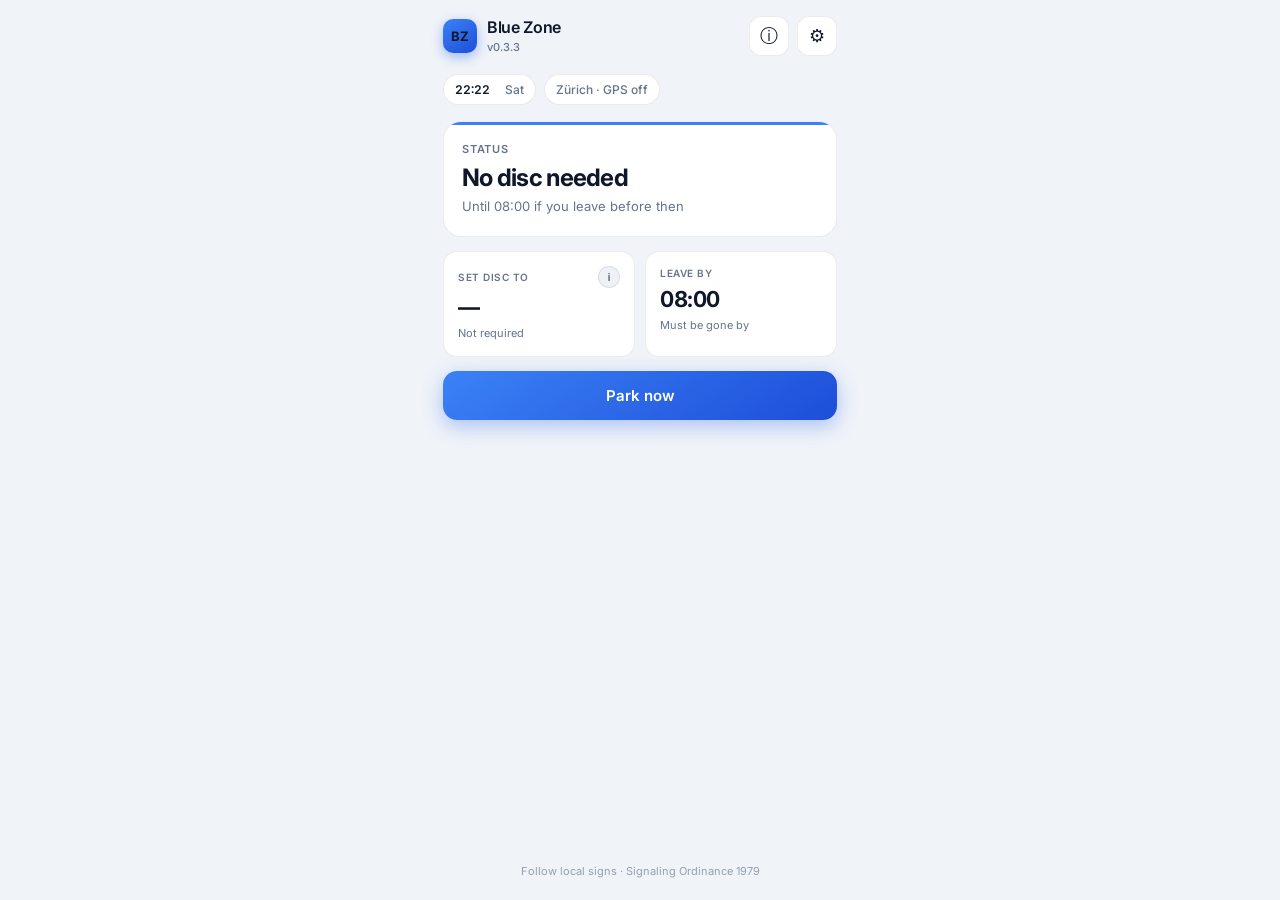
==== commit d098a9bf: "Align parking-disc hour numbers on the ring" ====
--- a/docs/index.html
+++ b/docs/index.html
@@ -437,24 +437,23 @@
     }
     .disc-tick {
       position: absolute;
-      left: 50%; top: 5%;
-      width: 2px; height: 8px;
-      background: rgba(255,255,255,0.45);
-      transform-origin: 50% 108px;
-      margin-left: -1px;
-    }
-    .disc-tick.major { height: 11px; width: 2.5px; background: #fff; }
+      width: 2px;
+      height: 8px;
+      background: rgba(255,255,255,0.4);
+      transform-origin: center center;
+      pointer-events: none;
+    }
+    .disc-tick.major { height: 10px; width: 2px; background: rgba(255,255,255,0.85); }
     .disc-hour {
       position: absolute;
-      left: 50%;
-      top: 11%;
+      width: 16px;
       font-size: 9px;
       font-weight: 700;
+      line-height: 1;
       color: #fff;
-      transform-origin: 50% 86px;
-      margin-left: -8px;
-      width: 16px;
       text-align: center;
+      font-variant-numeric: tabular-nums;
+      pointer-events: none;
     }
     @media (prefers-reduced-motion: reduce) {
       .disc-wheel { transition: none; }
@@ -607,7 +606,7 @@
       <div class="brand-mark">BZ</div>
       <div>
         <div class="brand-name">Blue Zone</div>
-        <div class="brand-ver" id="appVersion">v0.3.1</div>
+        <div class="brand-ver" id="appVersion">v0.3.3</div>
       </div>
     </div>
     <div style="display:flex;gap:8px">
@@ -799,14 +798,14 @@
 
   <script>
   /**
-   * Blue Zone Parking — v0.3.1
+   * Blue Zone Parking — v0.3.3
    * Extensible client-side app. No backend. State in localStorage.
    * Security: no eval, no user HTML injection, API responses validated lightly.
    */
   (function () {
     "use strict";
 
-    const VERSION = "0.3.2";
+    const VERSION = "0.3.3";
     const STORAGE = {
       settings: "bz.settings.v1",
       session: "bz.session.v1",
@@ -1302,20 +1301,34 @@
     }
 
     // ─── Disc ticks (decorative) ───
+    function polar(radiusPct, degFromTop) {
+      const rad = (degFromTop - 90) * Math.PI / 180;
+      return {
+        left: (50 + radiusPct * Math.cos(rad)) + "%",
+        top: (50 + radiusPct * Math.sin(rad)) + "%",
+      };
+    }
+
     function buildDiscTicks() {
       const host = $("discTicks");
       host.innerHTML = "";
       for (let i = 0; i < 48; i++) {
         const t = document.createElement("div");
         t.className = "disc-tick" + (i % 2 === 0 ? " major" : "");
-        t.style.transform = "rotate(" + (i * 7.5) + "deg)";
+        const p = polar(46.5, i * 7.5);
+        t.style.left = p.left;
+        t.style.top = p.top;
+        t.style.transform = "translate(-50%, -50%) rotate(" + (i * 7.5) + "deg)";
         host.appendChild(t);
       }
       for (let h = 0; h < 24; h++) {
         const el = document.createElement("div");
         el.className = "disc-hour";
         el.textContent = String(h).padStart(2, "0");
-        el.style.transform = "rotate(" + (h * 15) + "deg)";
+        const p = polar(39.5, h * 15);
+        el.style.left = p.left;
+        el.style.top = p.top;
+        el.style.transform = "translate(-50%, -50%)";
         host.appendChild(el);
       }
     }
